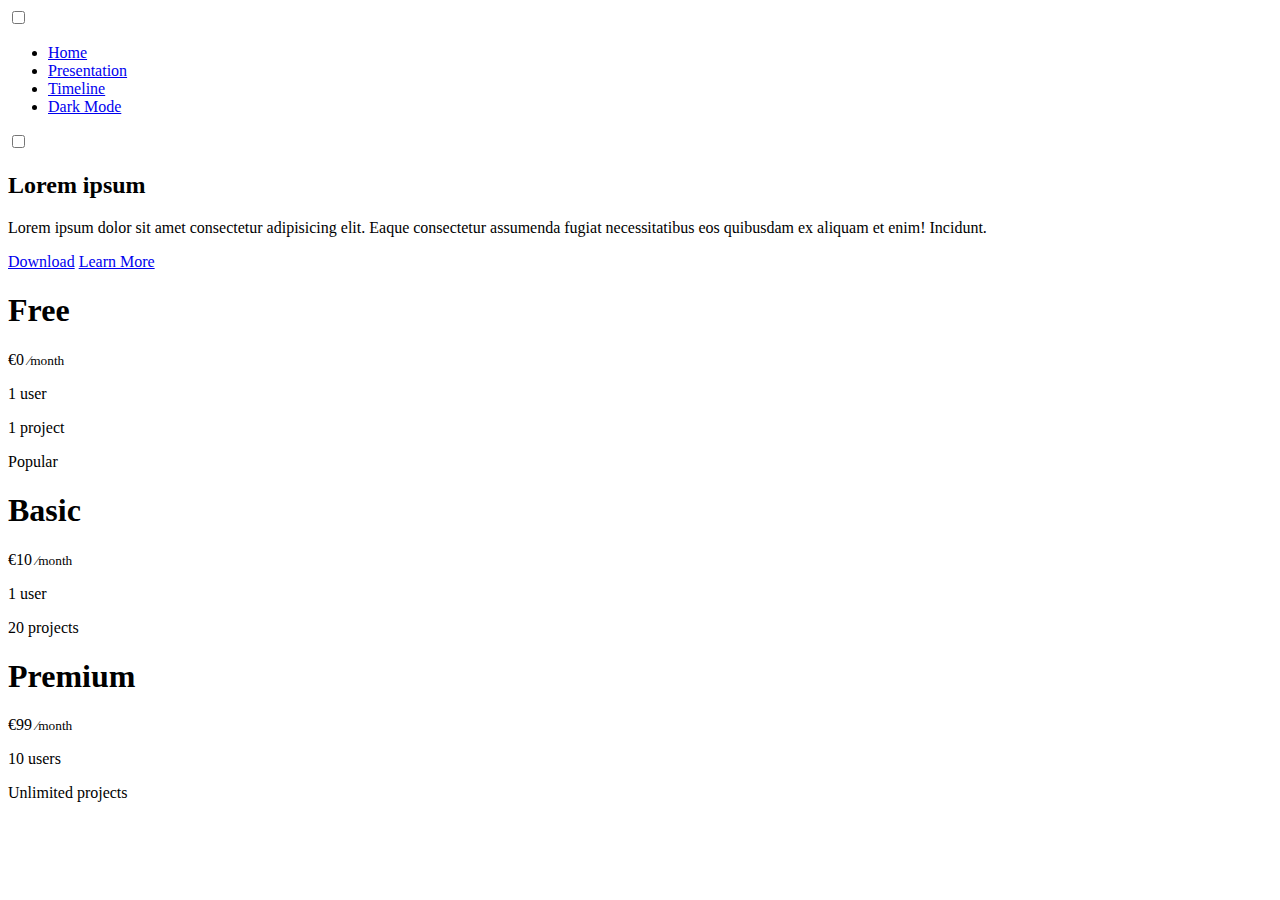
==== dark_mode/dark_mode.html @ 724f63fe "Dark mode setup" ====
<!DOCTYPE html>
<html lang="en">

<head>
  <meta charset="UTF-8">
  <meta name="viewport" content="width=device-width, initial-scale=1.0">
  <link rel="preconnect" href="https://fonts.gstatic.com">
  <link href="https://fonts.googleapis.com/css2?family=Spartan&display=swap" rel="stylesheet">
  <link rel="stylesheet" href="flip_menu.css">
  <link rel="stylesheet" href="dark_mode.css">

  <title>Dark Mode</title>
</head>

<body>
  <nav class="nav">
    <input class="flip-trigger" type="checkbox" id="trigger">
    <label class="flip-menu" for="trigger">
      <span></span>
    </label>
    <ul class="nav_list">
      <li class="nav_item">
        <a href="/home/index.html" class="nav_link">Home</a>
      </li>
      <li class="nav_item">
        <a href="/presentation/presentation.html" class="nav_link">Presentation</a>
      </li>
      <li class="nav_item">
        <a href="/timeline/timeline.html" class="nav_link">Timeline</a>
      </li>
      <li class="nav_item">
        <a href="dark_mode.html" class="nav_link">Dark Mode</a>
      </li>
    </ul>
  </nav>
  
  <main>
    <label class="switch">
      <input type="checkbox">
      <div class="toggle"></div>
    </label>
  
    <section class="text">
      <h2>Lorem ipsum</h2>
      <p>Lorem ipsum dolor sit amet consectetur adipisicing elit. Eaque consectetur assumenda fugiat necessitatibus eos
        quibusdam ex aliquam et enim! Incidunt.</p>
      <div class="buttons">
        <a href="#" class="btn">Download</a>
        <a href="#" class="btn btn-outline">Learn More</a>
      </div>
    </section>
  
    <section>
      <div class="flex-items">
        <div class="card">
          <h1>Free</h1>
          <p>&euro;0 <small>&#8725;month</small></p>
          <p>1 user</p>
          <p>1 project</p>
        </div>
  
        <div class="card">
          <span class="label">Popular</span>
          <h1>Basic</h1>
          <p>&euro;10 <small>&#8725;month</small></p>
          <p>1 user</p>
          <p>20 projects</p>
        </div>
  
        <div class="card">
          <h1>Premium</h1>
          <p>&euro;99 <small>&#8725;month</small></p>
          <p>10 users</p>
          <p>Unlimited projects</p>
        </div>
      </div>
    </section>
  </main>

  <script src="toggle.js"></script>

</body>
</html>
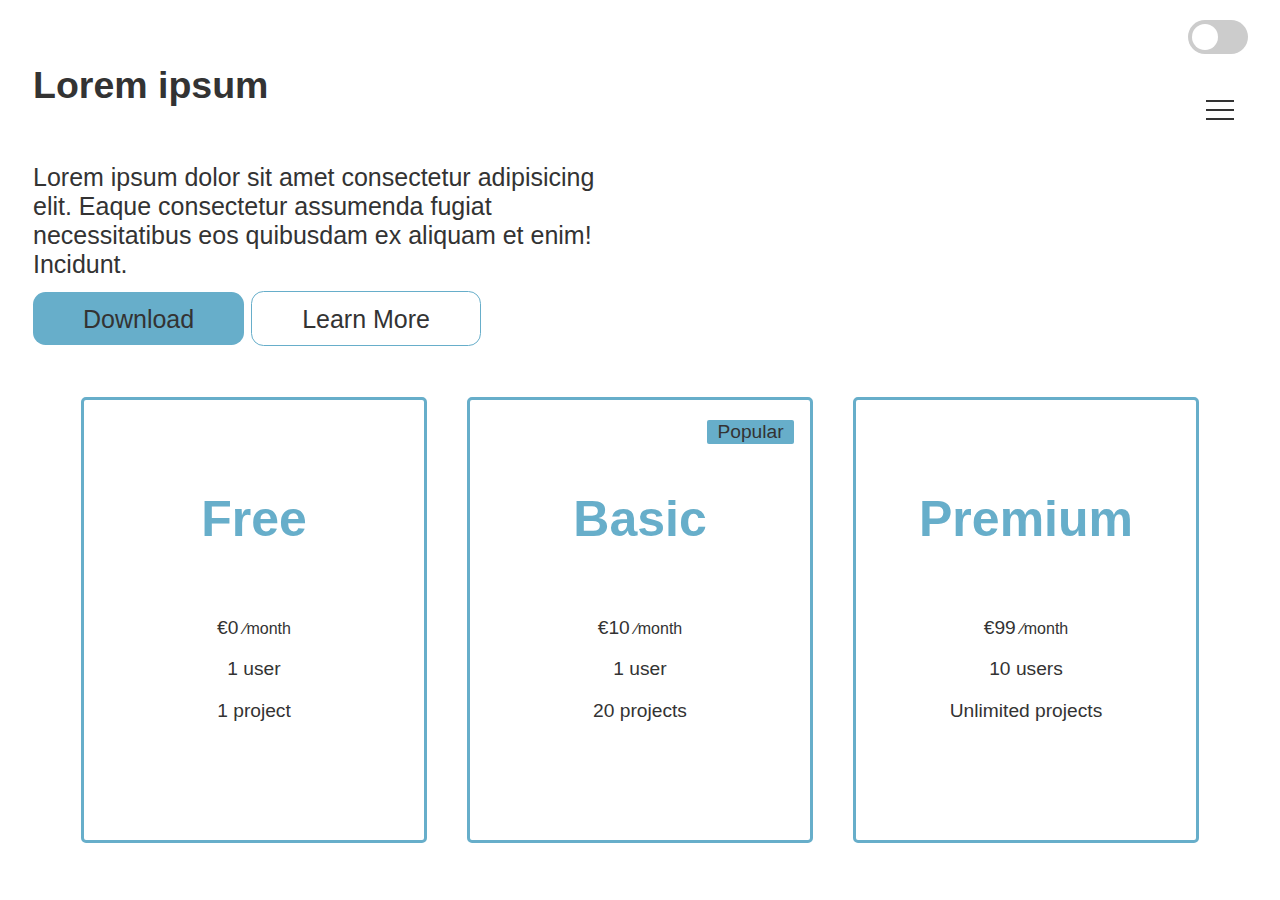
==== commit cb89ac65: "docs map aangemaakt voor github pages" ====
--- a/dark_mode/dark_mode.html
+++ b/dark_mode/dark_mode.html
@@ -20,7 +20,7 @@
     </label>
     <ul class="nav_list">
       <li class="nav_item">
-        <a href="/home/index.html" class="nav_link">Home</a>
+        <a href="/docs/index.html" class="nav_link">Home</a>
       </li>
       <li class="nav_item">
         <a href="/presentation/presentation.html" class="nav_link">Presentation</a>
--- a/dark_mode/flip_menu.css
+++ b/dark_mode/flip_menu.css
@@ -0,0 +1,127 @@
+
+/* Menu trigger */
+.flip-trigger {
+  opacity: 0;
+  width: 0;
+  height: 0;
+  appearance: none;
+  position: fixed;
+}
+
+.flip-trigger:focus + label {
+  color: var(--font-color);
+}
+
+.flip-trigger:focus + label::before {
+  opacity: 1;
+}
+
+.flip-trigger:checked + label {
+  height: 10px;
+  color: var(--font-color);
+}
+
+.flip-trigger:checked + label span {
+  transform: rotate(45deg);
+}
+
+.flip-trigger:checked + label span::before, 
+.flip-trigger:checked + label span::after {
+  top: calc(50% - 1px);
+  transition: transform 0.4s 0.4s cubic-bezier(0.75, 0, 0.25, 1), top 0.4s cubic-bezier(0.75, 0, 0.25, 1), background 0.2s cubic-bezier(0.75, 0, 0.25, 1);
+}
+
+.flip-trigger:checked + label span::after {
+  transform: rotate(90deg);
+}
+
+.flip-trigger:checked ~ ul {
+  z-index: 9;
+  transform: none;
+  transition: 0.5s cubic-bezier(0.75, 0, 0.25, 1);
+}
+
+
+/* Flip menu */
+.flip-menu {
+  position: fixed;
+  top: 60px;
+  right: 6px;
+  z-index: 10;
+  display: flex;
+  align-items: center;
+  width: 28px;
+  height: 20px;
+  margin: 40px;
+  color: var(--primary-color);
+}
+
+.flip-menu::before {
+  content: '';
+  position: absolute;
+  top: -5px;
+  left: -5px;
+  bottom: -5px;
+  right: -5px;
+  z-index: -1;
+  transition: opacity 0.3s cubic-bezier(0.75, 0, 0.25, 1);
+}
+
+.flip-menu span {
+  display: block;
+  width: 100%;
+  height: 2px;
+  transition: transform 1s cubic-bezier(0.75, 0, 0.25, 1);
+  background: var(--font-color);
+}
+
+.flip-menu span::before, 
+.flip-menu span::after {
+  content: "";
+  position: absolute;
+  left: 0;
+  right: 0;
+  display: block;
+  height: 2px;
+  background: var(--font-color);
+  transition: transform 0.4s cubic-bezier(0.75, 0, 0.25, 1), top 0.4s 0.4s cubic-bezier(0.75, 0, 0.25, 1), background 0.2s cubic-bezier(0.75, 0, 0.25, 1);
+}
+
+.flip-menu span::before {
+  top: 0;
+}
+
+.flip-menu span::after {
+  top: calc(100% - 2px);
+}
+
+/* Nav items */
+.nav_list {
+  display: grid;
+  position: fixed;
+  top: 0;
+  left: 0;
+  bottom: 0;
+  right: 0;
+  z-index: -1;
+  background: var(--primary-color);
+  font-size: 4rem;
+  padding: 40px;
+  transform: translate(150%) rotate(45deg);
+  transition: 0.2s cubic-bezier(0.75, 0, 0.25, 1);
+}
+
+.nav_item {
+  list-style: none;
+  text-align: center;
+  margin-top: 20px;
+}
+
+.nav_link {
+  text-decoration: none;
+  color: var(--font-color);
+}
+
+.nav_link:hover {
+  color: var(--hover-color);
+}
--- a/dark_mode/dark_mode.css
+++ b/dark_mode/dark_mode.css
@@ -0,0 +1,180 @@
+:root {
+  --primary-color: #67aeca;
+  --font-color: #333;
+  --bg-color: #fff;
+  --hover-color: #4e5358;
+}
+
+[toggle-theme="dark"] {
+  --primary-color: hotpink;
+  --font-color: #fff;
+  --bg-color: #272727;
+  --hover-color: lightgrey;
+}
+
+body {
+  padding: 25px;
+  background-color: var(--bg-color);
+  color: var(--font-color);
+  font-size: 25px;
+  font-family: 'Play', sans-serif;
+}
+
+
+/* Toggle Button */
+.switch {
+  position: absolute;
+  display: inline-block;
+  top: 20px;
+  right: 0;
+  margin-right: 32px;
+  width: 60px;
+  height: 34px;
+}
+
+.switch input { 
+  opacity: 0;
+  width: 0;
+  height: 0;
+}
+
+.toggle {
+  position: absolute;
+  cursor: pointer;
+  top: 0;
+  left: 0;
+  right: 0;
+  bottom: 0;
+  background-color: #ccc;
+  -webkit-transition: .4s;
+  transition: .4s;
+  border-radius: 34px;
+}
+
+.toggle:before {
+  position: absolute;
+  content: "";
+  height: 26px;
+  width: 26px;
+  left: 4px;
+  bottom: 4px;
+  background-color: white;
+  -webkit-transition: .4s;
+  transition: .4s;
+  border-radius: 50%;
+}
+
+input:checked + .toggle {
+  background-color: var(--primary-color);
+}
+
+input:focus + .toggle {
+  box-shadow: 0 0 1px var(--primary-color);
+}
+
+input:checked + .toggle:before {
+  -webkit-transform: translateX(26px);
+  -ms-transform: translateX(26px);
+  transform: translateX(26px);
+}
+
+/* Buttons */
+.btn {
+  cursor: pointer;
+  padding: 0.5em 2em;
+  background-color: var(--primary-color);
+  color: var(--font-color);
+  border: none;
+  border-radius: 0.5em;
+}
+
+.btn:hover {
+  opacity: 0.9;
+}
+
+.btn-outline {
+  background: transparent;
+  border: 1px solid var(--primary-color);
+  color: var(--font-color);
+}
+
+.buttons a {
+  text-decoration: none;
+}
+
+
+/* Text */
+.text {
+  display: flex;
+  flex-direction: column;
+}
+
+.text p {
+  max-width: 50%;
+}
+
+
+/* Flex Items */
+.flex-items {
+  display: flex;
+  text-align: center;
+  justify-content: center;
+  height: 100%;
+}
+
+.flex-items > div {
+  padding: 20px;
+}
+
+
+/* Cards */
+.card {
+  position: relative;
+  margin: 20px;
+  width: 300px;
+  height: 400px;
+  perspective: 1000px;
+  border-radius: 5px;
+  border: 3px solid var(--primary-color);
+  color: var(--font-color);
+  padding-top: 20px;
+  margin-top: 64px;
+}
+
+.card h1 {
+  padding: 36px;
+  color: var(--primary-color);
+}
+
+.card p {
+  font-size: 1.2rem;
+}
+
+/* Label */
+.card .label {
+  background-color: var(--primary-color);
+  color: var(--font-color);
+  border-radius: 2px;
+  display: flex;
+  text-align: center;
+  align-items: center;
+  justify-content: center;
+  width: 25%;
+  position: absolute;
+  right: 0;
+  margin-right: 16px;
+  font-size: 1.2rem;
+  padding: 1px;
+}
+
+
+@media(max-width:600px) {
+  .flex-items {
+    flex-direction: column;
+  }
+
+  .btn {
+    display: flex;
+    margin-bottom: 20px;
+  }
+}